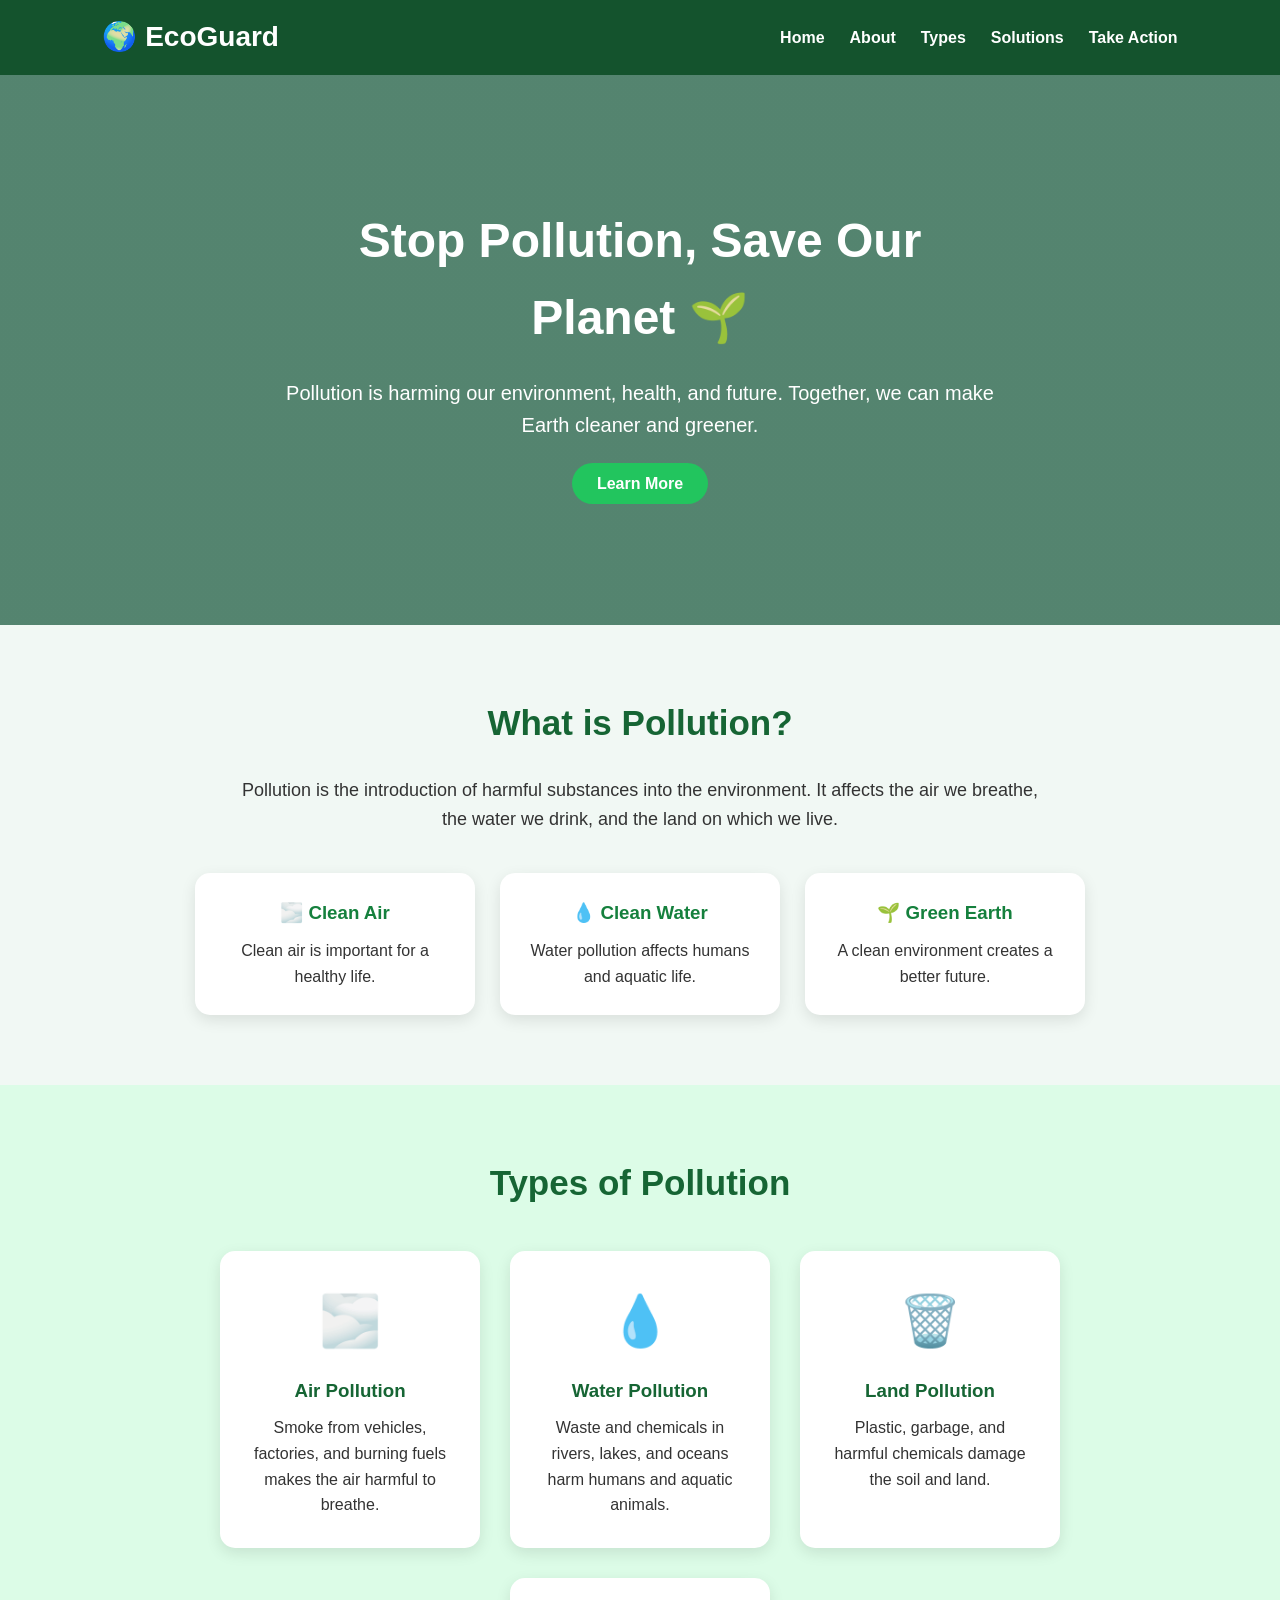
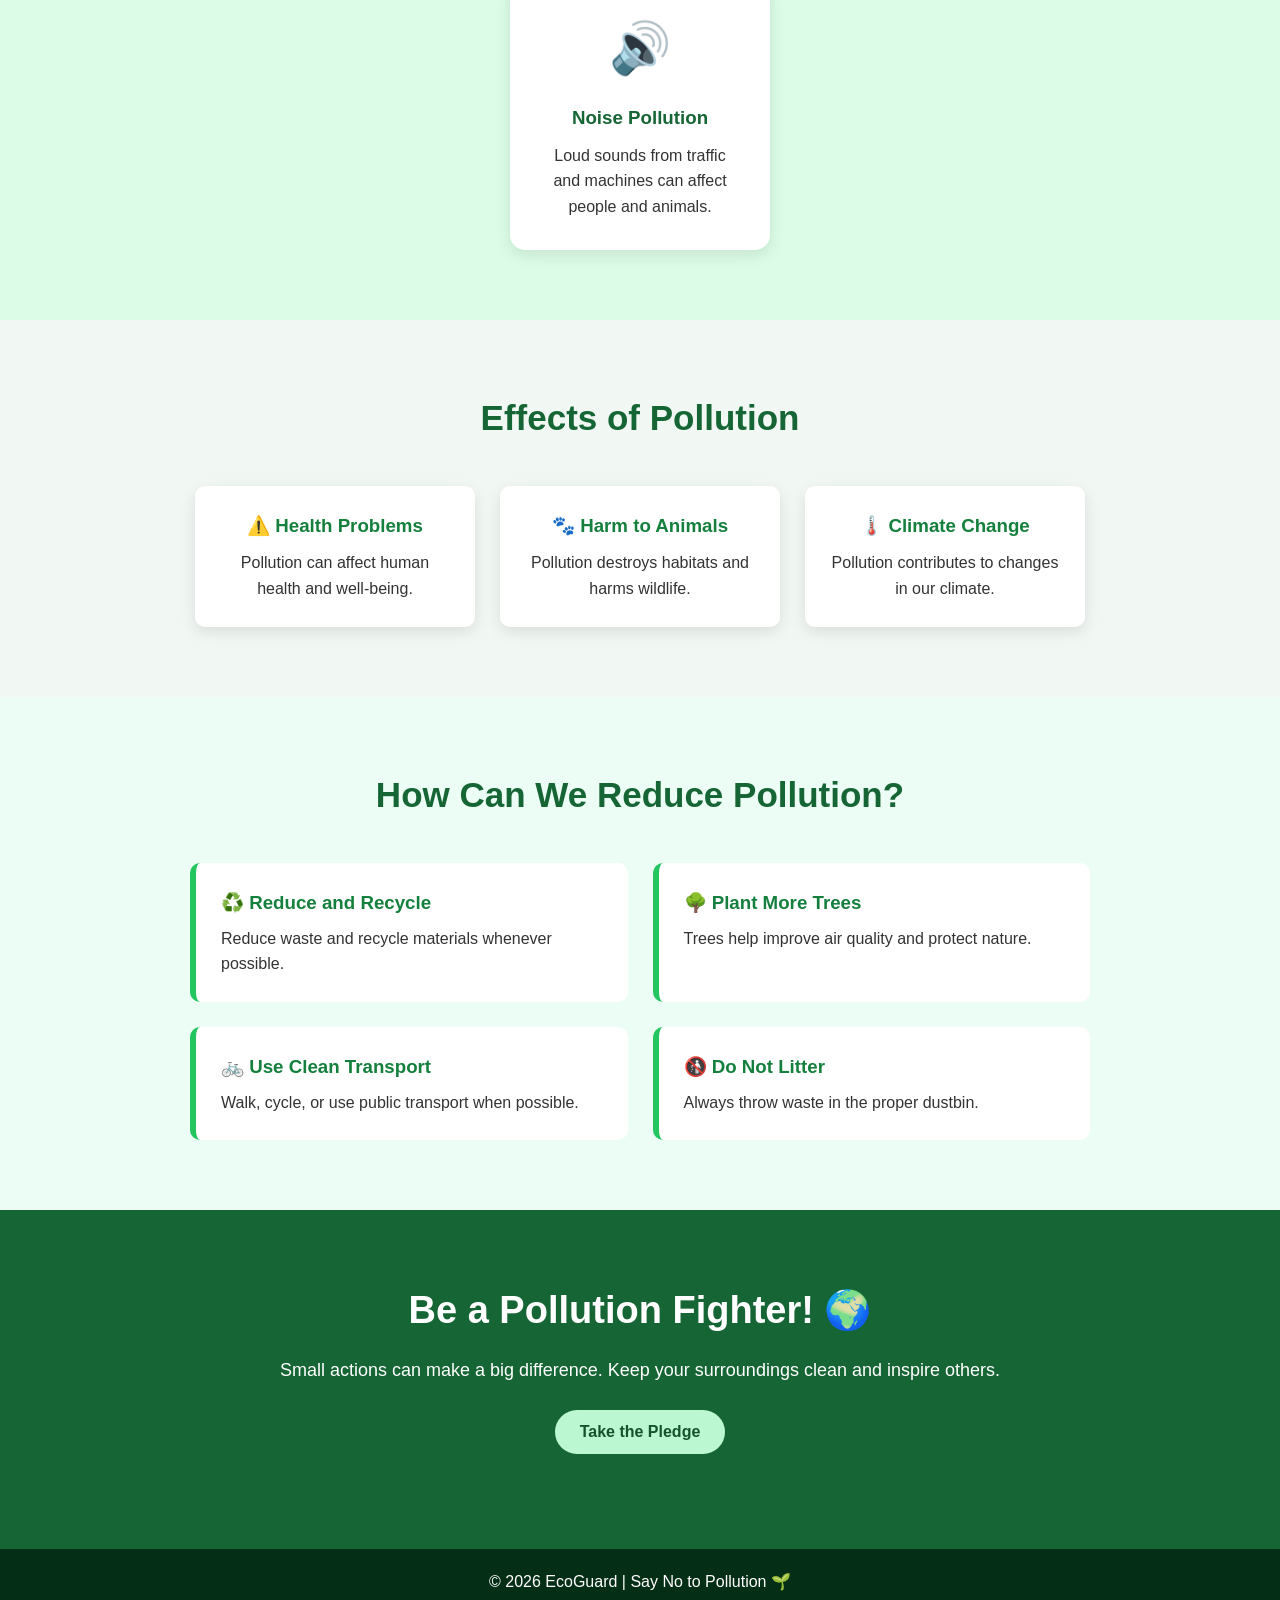
==== css/index.html @ 98efdf15 "my first upload" ====
<!DOCTYPE html>
<html lang="en">
<head>
    <meta charset="UTF-8">
    <meta name="viewport" content="width=device-width, initial-scale=1.0">

    <title>Pollution Awareness</title>

    <!-- Connect CSS file -->
    <link rel="stylesheet" href="style.css">
</head>

<body>

    <!-- Navigation Bar -->
    <header>
        <nav>
            <h1>🌍 EcoGuard</h1>

            <ul>
                <li><a href="#home">Home</a></li>
                <li><a href="#about">About</a></li>
                <li><a href="#types">Types</a></li>
                <li><a href="#solutions">Solutions</a></li>
                <li><a href="#action">Take Action</a></li>
            </ul>
        </nav>
    </header>


    <!-- Home Section -->
    <section id="home" class="hero">

        <div class="hero-content">
            <h2>Stop Pollution, Save Our Planet 🌱</h2>

            <p>
                Pollution is harming our environment, health, and future.
                Together, we can make Earth cleaner and greener.
            </p>

            <a href="#about" class="btn">Learn More</a>
        </div>

    </section>


    <!-- About Section -->
    <section id="about" class="section">

        <h2>What is Pollution?</h2>

        <p>
            Pollution is the introduction of harmful substances into the environment.
            It affects the air we breathe, the water we drink, and the land on which we live.
        </p>

        <div class="facts">

            <div class="fact-box">
                <h3>🌫️ Clean Air</h3>
                <p>Clean air is important for a healthy life.</p>
            </div>

            <div class="fact-box">
                <h3>💧 Clean Water</h3>
                <p>Water pollution affects humans and aquatic life.</p>
            </div>

            <div class="fact-box">
                <h3>🌱 Green Earth</h3>
                <p>A clean environment creates a better future.</p>
            </div>

        </div>

    </section>


    <!-- Types of Pollution -->
    <section id="types" class="section types-section">

        <h2>Types of Pollution</h2>

        <div class="cards">

            <div class="card">
                <div class="icon">🌫️</div>
                <h3>Air Pollution</h3>
                <p>
                    Smoke from vehicles, factories, and burning fuels
                    makes the air harmful to breathe.
                </p>
            </div>


            <div class="card">
                <div class="icon">💧</div>
                <h3>Water Pollution</h3>
                <p>
                    Waste and chemicals in rivers, lakes, and oceans
                    harm humans and aquatic animals.
                </p>
            </div>


            <div class="card">
                <div class="icon">🗑️</div>
                <h3>Land Pollution</h3>
                <p>
                    Plastic, garbage, and harmful chemicals damage
                    the soil and land.
                </p>
            </div>


            <div class="card">
                <div class="icon">🔊</div>
                <h3>Noise Pollution</h3>
                <p>
                    Loud sounds from traffic and machines can affect
                    people and animals.
                </p>
            </div>

        </div>

    </section>


    <!-- Effects Section -->
    <section class="section">

        <h2>Effects of Pollution</h2>

        <div class="effects">

            <div>
                <h3>⚠️ Health Problems</h3>
                <p>Pollution can affect human health and well-being.</p>
            </div>

            <div>
                <h3>🐾 Harm to Animals</h3>
                <p>Pollution destroys habitats and harms wildlife.</p>
            </div>

            <div>
                <h3>🌡️ Climate Change</h3>
                <p>Pollution contributes to changes in our climate.</p>
            </div>

        </div>

    </section>


    <!-- Solutions Section -->
    <section id="solutions" class="section solutions-section">

        <h2>How Can We Reduce Pollution?</h2>

        <div class="solutions">

            <div>
                <h3>♻️ Reduce and Recycle</h3>
                <p>Reduce waste and recycle materials whenever possible.</p>
            </div>

            <div>
                <h3>🌳 Plant More Trees</h3>
                <p>Trees help improve air quality and protect nature.</p>
            </div>

            <div>
                <h3>🚲 Use Clean Transport</h3>
                <p>Walk, cycle, or use public transport when possible.</p>
            </div>

            <div>
                <h3>🚯 Do Not Litter</h3>
                <p>Always throw waste in the proper dustbin.</p>
            </div>

        </div>

    </section>


    <!-- Take Action Section -->
    <section id="action" class="action">

        <h2>Be a Pollution Fighter! 🌍</h2>

        <p>
            Small actions can make a big difference.
            Keep your surroundings clean and inspire others.
        </p>

        <button onclick="showMessage()">
            Take the Pledge
        </button>

        <p id="message"></p>

    </section>


    <!-- Footer -->
    <footer>

        <p>
            © 2026 EcoGuard | Say No to Pollution 🌱
        </p>

    </footer>


    <!-- JavaScript -->
    <script>

        function showMessage() {

            document.getElementById("message").innerHTML =
            "🌱 Thank you! You are now a Pollution Fighter!";

        }

    </script>

</body>
</html>
---- css/style.css ----
* {
    margin: 0;
    padding: 0;
    box-sizing: border-box;
    scroll-behavior: smooth;
}


body {
    font-family: Arial, sans-serif;
    line-height: 1.6;
    color: #333;
    background-color: #f1f8f4;
}


/* Navigation Bar */

header {
    background-color: #14532d;
    padding: 15px 8%;
    position: sticky;
    top: 0;
    z-index: 1000;
}


nav {
    display: flex;
    justify-content: space-between;
    align-items: center;
}


nav h1 {
    color: white;
    font-size: 28px;
}


nav ul {
    display: flex;
    list-style: none;
    gap: 25px;
}


nav ul li a {
    color: white;
    text-decoration: none;
    font-weight: bold;
}


nav ul li a:hover {
    color: #bbf7d0;
}


/* Hero Section */

.hero {
    height: 550px;

    background:
    linear-gradient(
        rgba(0, 70, 40, 0.65),
        rgba(0, 70, 40, 0.65)
    ),

    url("https://images.unsplash.com/photo-1532996122724-e3c354a0b15b")
    center/cover;

    display: flex;
    justify-content: center;
    align-items: center;
    text-align: center;
    color: white;
}


.hero-content {
    max-width: 750px;
    padding: 20px;
}


.hero h2 {
    font-size: 48px;
    margin-bottom: 20px;
}


.hero p {
    font-size: 20px;
    margin-bottom: 30px;
}


.btn {
    background-color: #22c55e;
    color: white;
    padding: 12px 25px;
    text-decoration: none;
    border-radius: 25px;
    font-weight: bold;
}


.btn:hover {
    background-color: #15803d;
}


/* General Sections */

.section {
    padding: 70px 8%;
    text-align: center;
}


.section h2 {
    color: #166534;
    font-size: 35px;
    margin-bottom: 25px;
}


.section > p {
    max-width: 800px;
    margin: auto;
    font-size: 18px;
}


/* Facts */

.facts {
    display: flex;
    justify-content: center;
    gap: 25px;
    margin-top: 40px;
    flex-wrap: wrap;
}


.fact-box {
    background-color: white;
    padding: 25px;
    width: 280px;
    border-radius: 15px;

    box-shadow:
    0 5px 15px rgba(0, 0, 0, 0.1);
}


.fact-box h3 {
    color: #15803d;
    margin-bottom: 10px;
}


/* Types of Pollution */

.types-section {
    background-color: #dcfce7;
}


.cards {
    display: flex;
    justify-content: center;
    gap: 30px;
    margin-top: 40px;
    flex-wrap: wrap;
}


.card {
    background-color: white;
    width: 260px;
    padding: 30px;
    border-radius: 15px;

    box-shadow:
    0 5px 15px rgba(0, 0, 0, 0.1);

    transition: 0.3s;
}


.card:hover {
    transform: translateY(-10px);
}


.icon {
    font-size: 50px;
    margin-bottom: 15px;
}


.card h3 {
    color: #166534;
    margin-bottom: 10px;
}


/* Effects */

.effects {
    display: flex;
    justify-content: center;
    gap: 25px;
    flex-wrap: wrap;
    margin-top: 40px;
}


.effects div {
    background-color: white;
    padding: 25px;
    width: 280px;
    border-radius: 10px;

    box-shadow:
    0 5px 15px rgba(0, 0, 0, 0.1);
}


.effects h3 {
    color: #15803d;
    margin-bottom: 10px;
}


/* Solutions */

.solutions-section {
    background-color: #ecfdf5;
}


.solutions {
    display: grid;
    grid-template-columns: repeat(2, 1fr);
    gap: 25px;
    max-width: 900px;
    margin: 40px auto 0;
}


.solutions div {
    background-color: white;
    padding: 25px;
    border-left: 6px solid #22c55e;
    text-align: left;
    border-radius: 10px;
}


.solutions h3 {
    color: #15803d;
    margin-bottom: 8px;
}


/* Take Action */

.action {
    background-color: #166534;
    color: white;
    text-align: center;
    padding: 70px 20px;
}


.action h2 {
    font-size: 38px;
    margin-bottom: 15px;
}


.action p {
    font-size: 18px;
    margin-bottom: 25px;
}


.action button {
    background-color: #bbf7d0;
    color: #14532d;
    border: none;
    padding: 13px 25px;
    border-radius: 25px;
    font-size: 16px;
    font-weight: bold;
    cursor: pointer;
}


.action button:hover {
    background-color: white;
}


#message {
    margin-top: 20px;
    font-weight: bold;
}


/* Footer */

footer {
    background-color: #052e16;
    color: white;
    text-align: center;
    padding: 20px;
}


/* Mobile Responsive Design */

@media (max-width: 768px) {

    nav {
        flex-direction: column;
        gap: 15px;
    }


    nav ul {
        flex-wrap: wrap;
        justify-content: center;
        gap: 12px;
    }


    .hero h2 {
        font-size: 35px;
    }


    .solutions {
        grid-template-columns: 1fr;
    }

}
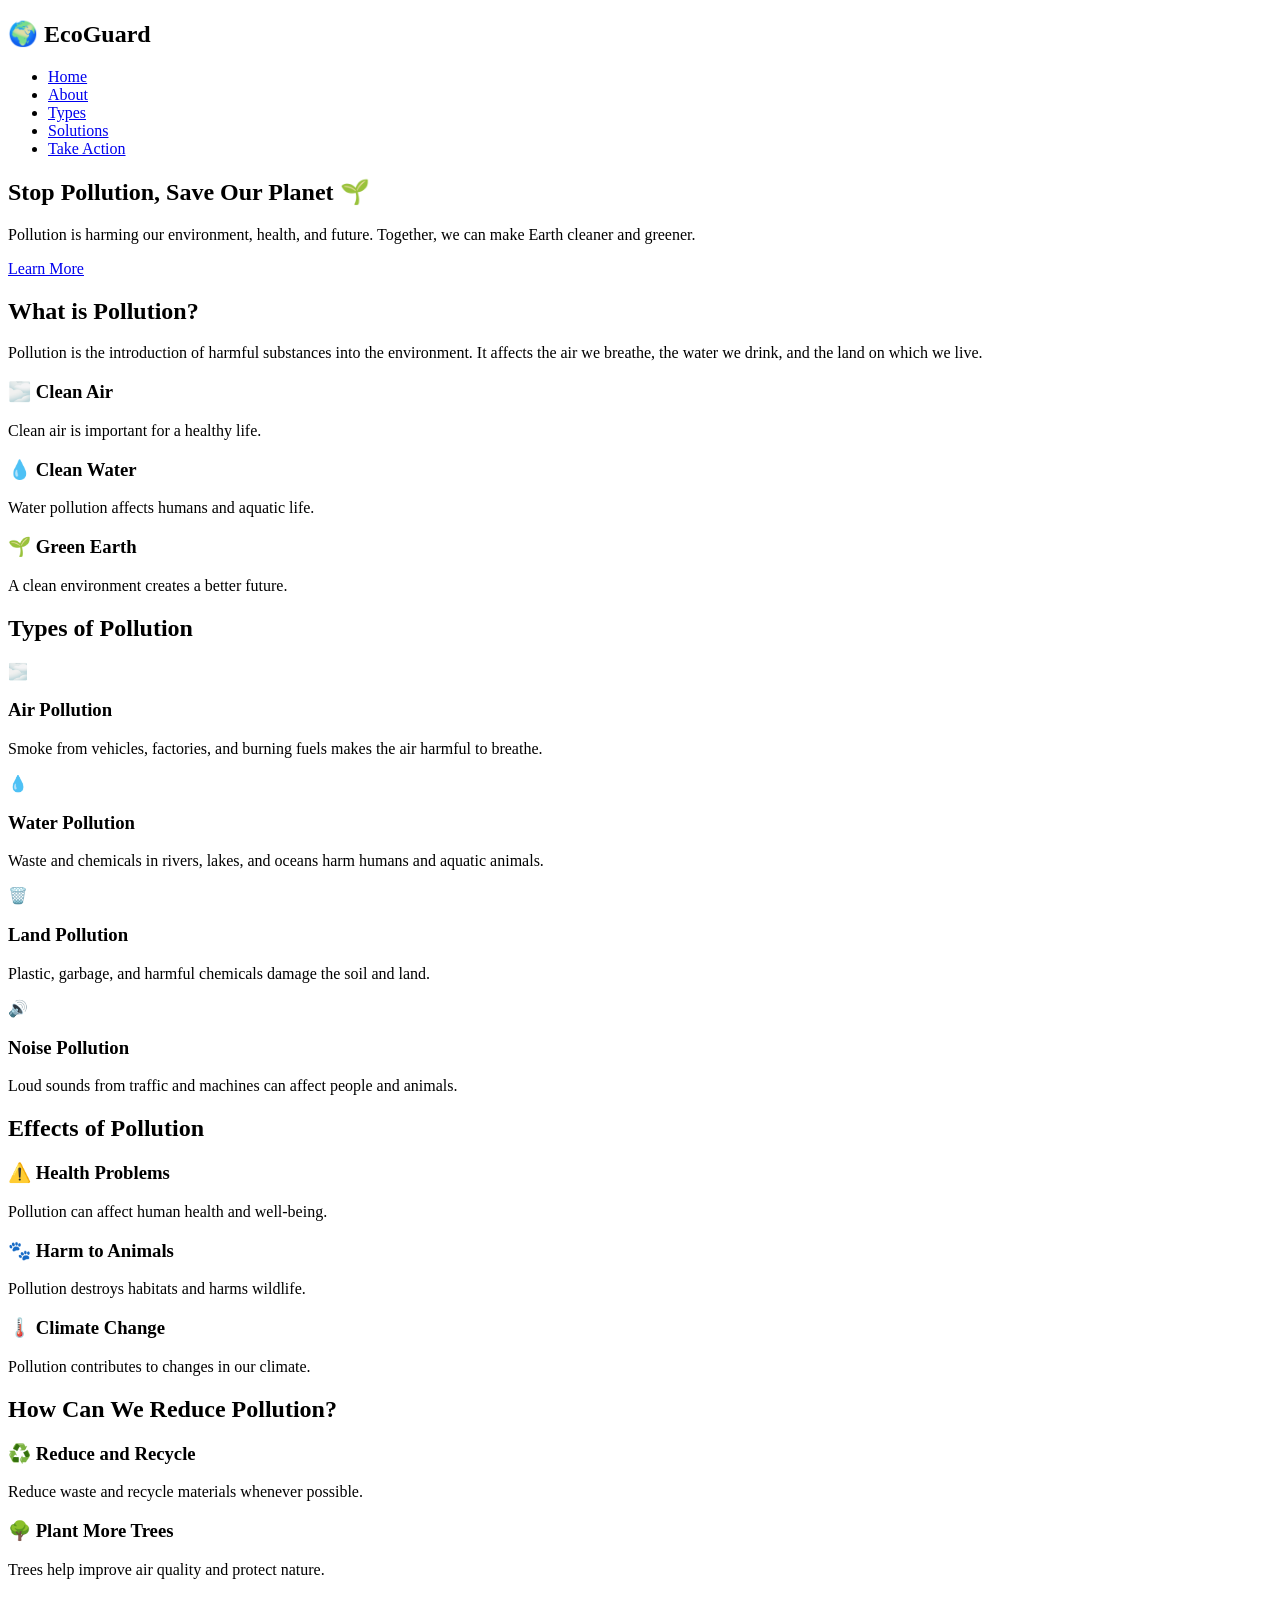
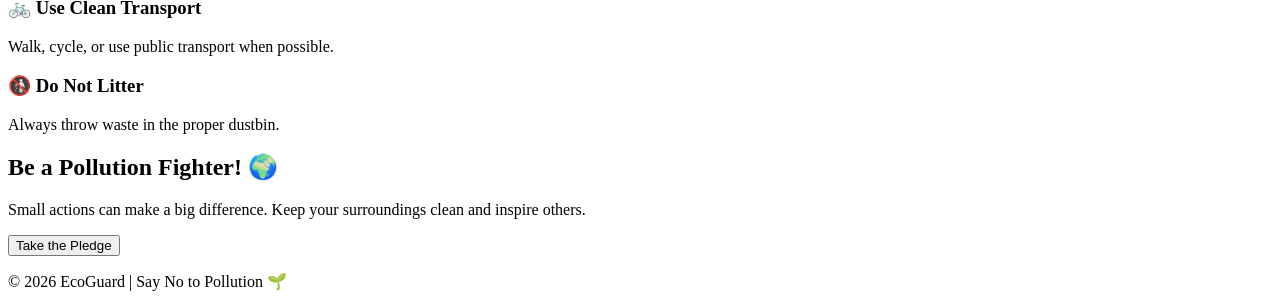
==== commit cf1df933: "Update CSS file path in index.html" ====
--- a/css/index.html
+++ b/css/index.html
@@ -7,7 +7,7 @@
     <title>Pollution Awareness</title>
 
     <!-- Connect CSS file -->
-    <link rel="stylesheet" href="style.css">
+    <link rel="stylesheet" href="css/style.css">
 </head>
 
 <body>
@@ -229,4 +229,4 @@
     </script>
 
 </body>
-</html>+</html>
